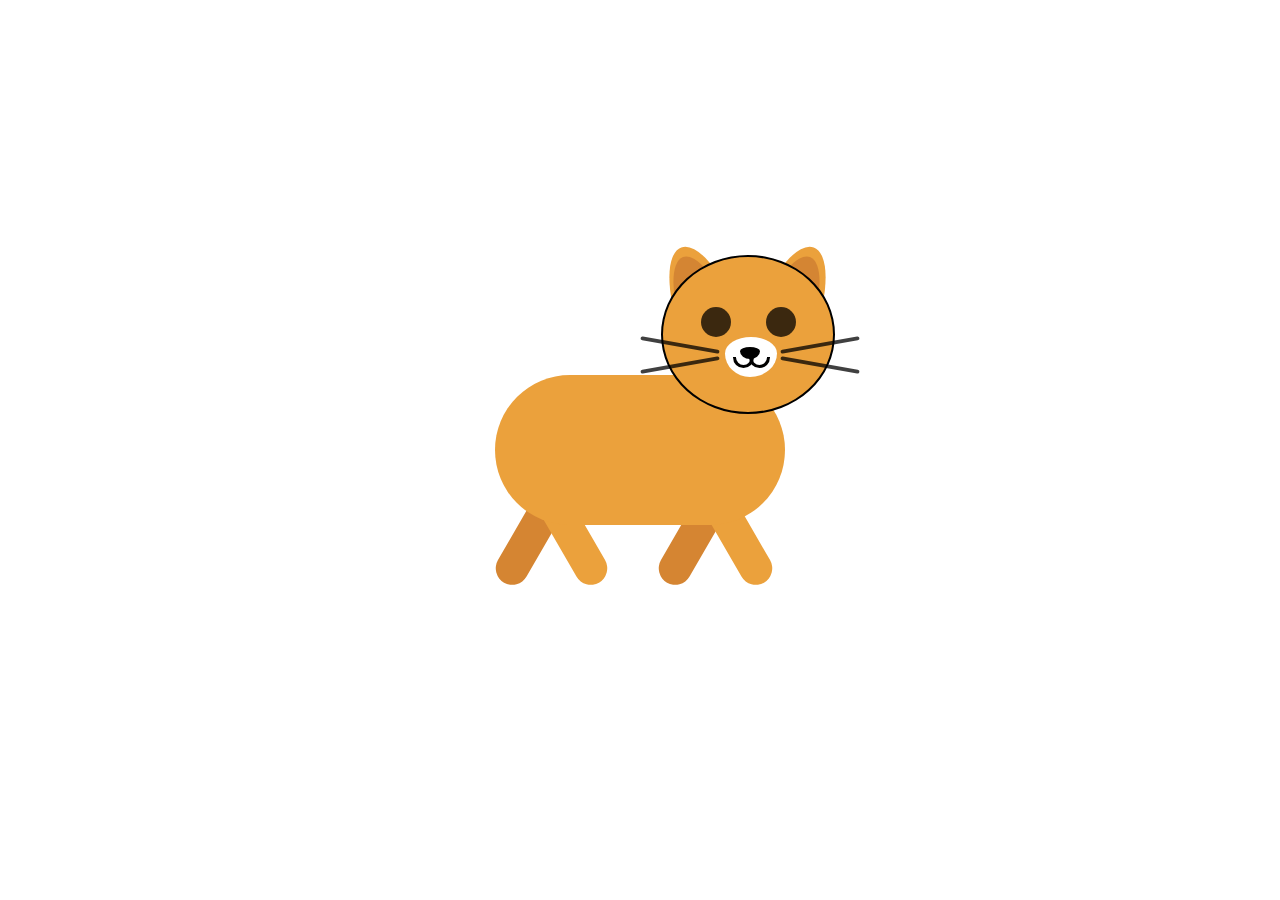
==== index.html @ 984d62a8 "first commit" ====
<!DOCTYPE html>
<html lang="en">
<head>
    <meta charset="UTF-8">
    <meta http-equiv="X-UA-Compatible" content="IE=edge">
    <meta name="viewport" content="width=device-width, initial-scale=1.0">
    <link rel="stylesheet" href="index.css">
    <title>Cat animation</title>
</head>
<body>
    <div class="container">
        <div class="cat">
            <div class="body">
                <div class="head">
                    <div class="face">
                        <div class="eye"></div>
                        <div class="white-circle">
                            <div class="nose"></div>
                            <div class="mouth"></div>
                            <div class="moustache-right"></div>
                            <div class="moustache-left"></div>
                        </div>
                    </div>
                </div>
                <div class="ear-outside">
                    <div class="ear-inside"></div>
                </div>
            </div>    
            <div class="right-leg"></div>
            <div class="left-leg"></div>
        </div>
    </div>
</body>
</html>
---- index.css ----
:root{
    --time: 0.85s;
}

.container{
    display: flex;
    justify-content: center;
    align-items: center;
    position: absolute;
    top: 0;
    bottom: 0;
    left: 0;
    right: 0;
    background-color: white;
}

.cat{
    position: relative;
}

.body{
    background-color: rgb(235, 161, 60);
    width: 290px;
    height: 150px;
    border-radius: 200px ;
    position: relative;
    z-index: 5;
}

.head{
    background-color: rgb(235, 161, 60);
    width: 170px;
    height: 155px;
    border-radius: 50%;
    position: absolute;
    right: -50px;
    top: -120px;
    border: solid 2px;
    z-index: 10;
}

.ear-outside::before{
    content: '';
    position: absolute;    
    background-color: rgb(235, 161, 60);
    width: 60px;
    height: 80px;
    top: -130px;
    right: 60px;
    transform: rotate(-20deg);
    z-index: 1;    
    border-radius: 50% 50% 50% 50% / 100% 100% 0% 0% ;
}

.ear-outside::after{
    content: '';
    position: absolute;
    background-color: rgb(235, 161, 60);
    width: 60px;
    height: 80px;
    top: -130px;
    right: -45px;
    transform: rotate(20deg);
    z-index: 1;    
    border-radius: 50% 50% 50% 50% / 100% 100% 0% 0% ;
}

.ear-inside::before{
    content: '';
    position: absolute;
    background-color: rgb(212, 133, 51);
    width: 50px;
    height: 70px;
    top: -120px;
    right: 65px;
    transform: rotate(-20deg);
    border-radius: 50% 50% 50% 50% / 100% 100% 0% 0% ;
    z-index: 2; 
}

.ear-inside::after{
    content: '';
    position: absolute;
    background-color: rgb(212, 133, 51);
    width: 50px;
    height: 70px;
    top: -120px;
    right: -38px;
    transform: rotate(20deg);
    border-radius: 50% 50% 50% 50% / 100% 100% 0% 0% ;
    z-index: 2;
}

.face{
    position: relative;
    top: -5px;
}

.eye::before{
    content: '';
    position: absolute;
    background-color: rgba(0, 0, 0, 0.75);
    width: 30px;
    height: 30px;
    border-radius: 50%;
    top: 55px;
    left: 38px;
}

.eye::after{
    content: '';
    position: absolute;
    background-color: rgba(0, 0, 0, 0.75);
    width: 30px;
    height: 30px;
    border-radius: 50%;
    top: 55px;
    right: 37px;
}

.white-circle{
    position: absolute;
    background-color: white;
    width: 52px;
    height: 40px;
    top: 85px;
    left: 62px;
    border-radius: 50% 50% 52% 48% / 41% 41% 59% 59%  ;
}

.nose{
    position: absolute;
    background-color: black;
    border-radius: 50% 50% 50% 50% / 35% 35% 65% 65% ;
    width: 20px;
    height: 12px;
    left: 15px;
    top: 10px;
}

.mouth::before{
    content: '';
    position: absolute;
    border: 3px solid black;
    border-top: transparent;
    border-radius: 0 0 200px 200px;
    width: 15px;
    height: 7.5px;
    top: 20px;
    left: 7.5px;
}

.mouth::after{
    content: '';
    position: absolute;
    border: 3px solid black;
    border-top: transparent;
    border-radius: 0 0 200px 200px;
    width: 15px;
    height: 7.5px;
    top: 20px;
    right: 7.5px;
}

.moustache-right::before{
    content: '';
    position: absolute;
    background-color: rgba(0, 0, 0, 0.75);
    width: 80px;
    height: 4px;
    transform: rotate(-10deg);
    left: 55px;
    top: 6px;
    border-radius: 200px;
}

.moustache-right::after{
    content: '';
    position: absolute;
    background-color: rgba(0, 0, 0, 0.75);
    width: 80px;
    height: 4px;
    transform: rotate(10deg);
    left: 55px;
    top: 26px;
    border-radius: 200px;
}

.moustache-left::before{
    content: '';
    position: absolute;
    background-color: rgba(0, 0, 0, 0.75);
    width: 80px;
    height: 4px;
    transform: rotate(10deg);
    left: -85px;
    top: 6px;
    border-radius: 200px;
}

.moustache-left::after{
    content: '';
    position: absolute;
    background-color: rgba(0, 0, 0, 0.75);
    width: 80px;
    height: 4px;
    transform: rotate(-10deg);
    left: -85px;
    top: 26px;
    border-radius: 200px;
}

.right-leg::before{
    content: '';
    background-color: rgb(235, 161, 60);
    position: absolute;
    border-radius: 200px ;
    width: 33px;
    height: 110px;
    top: 105px;
    left: 225px;
    transform: rotate(-30deg);
    z-index: 2;
    animation: FrontRightLeg infinite var(--time);
}

.right-leg::after{
    content: '';
    background-color: rgb(235, 161, 60);
    position: absolute;
    border-radius: 200px;
    width: 33px;
    height: 110px;
    top: 105px;
    left: 60px;
    transform: rotate(-30deg);
    z-index: 2;
    animation: BackRightLeg none infinite var(--time);
}

.left-leg::before{
    content: '';
    background-color: rgb(213, 133, 50);
    position: absolute;
    border-radius: 200px ;
    width: 33px;
    height: 110px;
    top: 105px;
    left: 183px;
    transform: rotate(30deg);
    z-index: 1;
    animation: FrontLeftLeg infinite var(--time);
}

.left-leg::after{
    content: '';
    background-color: rgb(213, 133, 50);
    position: absolute;
    border-radius: 200px ;
    width: 33px;
    height: 110px;
    top: 105px;
    left: 20px;
    transform: rotate(30deg);
    z-index: 1;
    animation: BackLeftLeg infinite var(--time);
}

@keyframes  FrontRightLeg {
    /* 0%, 100%{
        top: 105px;
        left: 225px;
        transform: rotate(-30deg);
    }
    25%,75%{
        top: 100px;
        left: 204px;
    } */
    50%{
        top: 105px;
        left: 183px;
        transform: rotate(30deg);
    }
}

@keyframes BackRightLeg {
    50%{
        top: 105px;
        left: 20px;
        transform: rotate(30deg);
    }
}

@keyframes FrontLeftLeg {
    /* 0%,100%{
        top: 105px;
        left: 183px;
        transform: rotate(30deg);
    }
    25%,75%{
        top: 100px;
        left: 204px;
    } */
    50%{
        top: 105px;
        left: 225px;
        transform: rotate(-30deg);
    }
}

@keyframes BackLeftLeg {
    50%{
        top: 105px;
        left: 60px;
        transform: rotate(-30deg);
    }
}
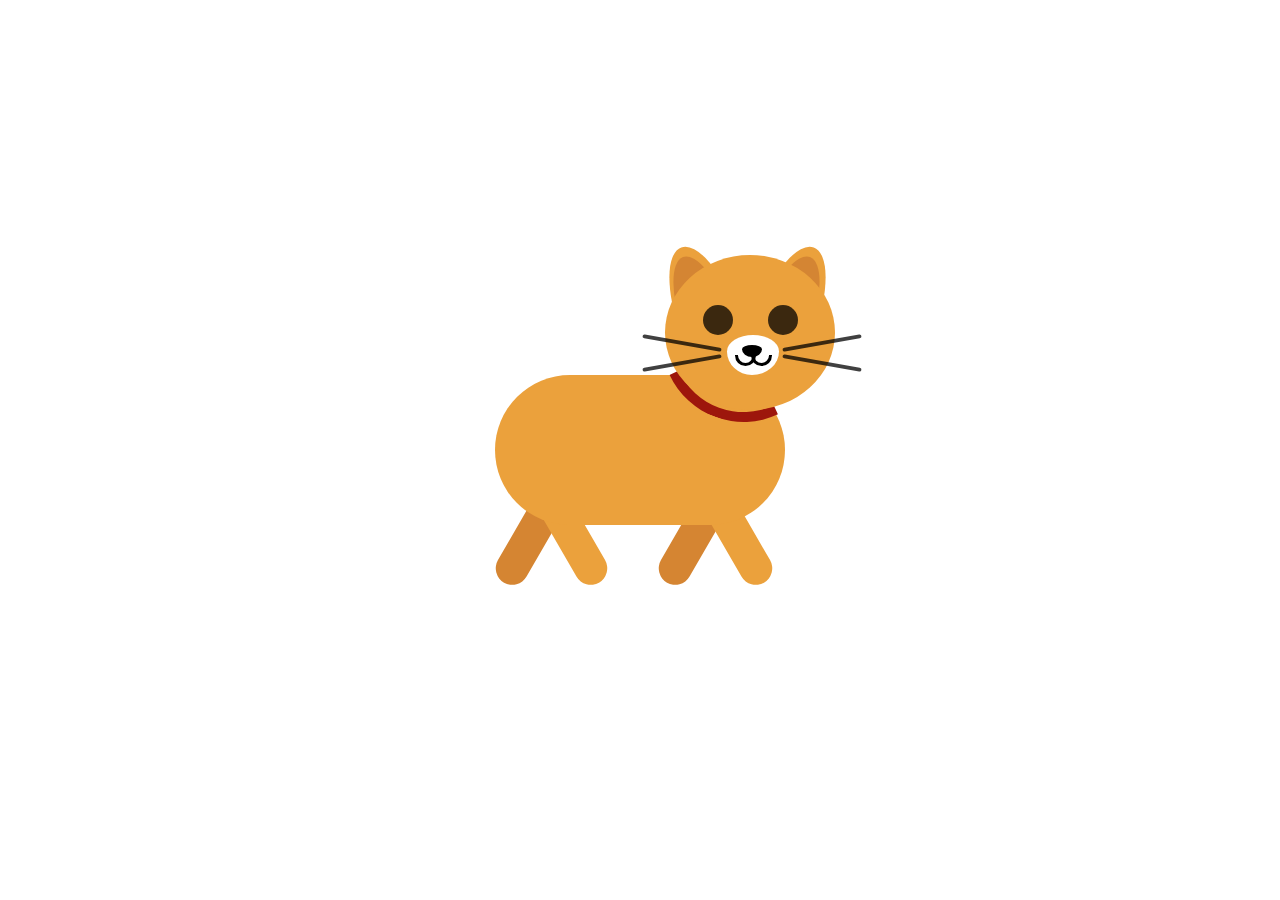
==== commit 798b1ea6: "added collar" ====
--- a/index.html
+++ b/index.html
@@ -25,7 +25,8 @@
                 <div class="ear-outside">
                     <div class="ear-inside"></div>
                 </div>
-            </div>    
+                <div class="collar"></div>
+            </div>
             <div class="right-leg"></div>
             <div class="left-leg"></div>
         </div>
--- a/index.css
+++ b/index.css
@@ -18,6 +18,19 @@
     position: relative;
 }
 
+.collar {
+    --size: 143px;
+    width: var(--size); 
+    height: var(--size);  
+    border: solid 10px;
+    border-color: #9d160c transparent transparent transparent;
+    border-radius: var(--size);
+    position: relative;
+    transform: rotate(-160deg);
+    top: -116px;
+    left: 167px;
+}
+
 .body{
     background-color: rgb(235, 161, 60);
     width: 290px;
@@ -35,7 +48,6 @@
     position: absolute;
     right: -50px;
     top: -120px;
-    border: solid 2px;
     z-index: 10;
 }
 
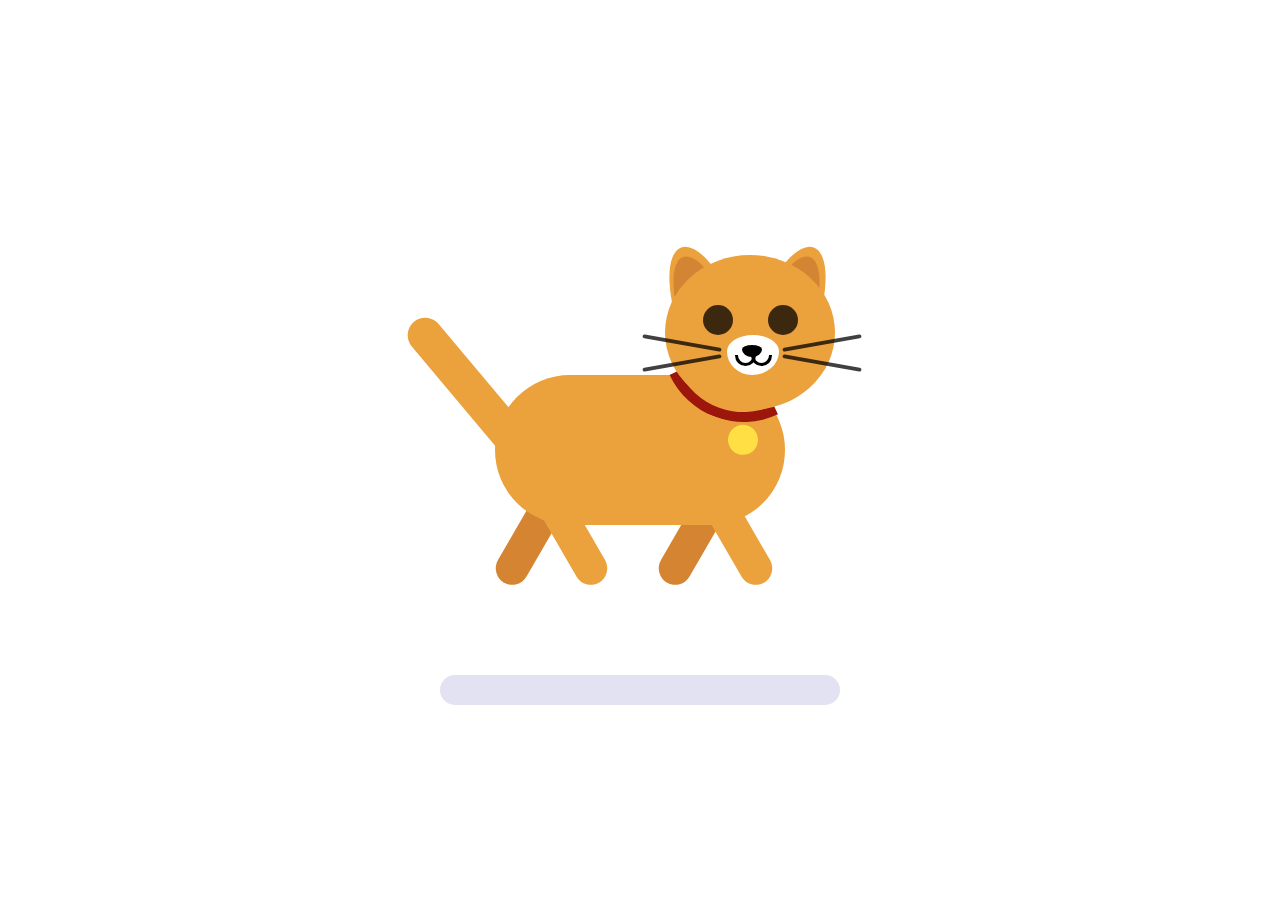
==== commit 201634db: "added collar and tail" ====
--- a/index.html
+++ b/index.html
@@ -27,9 +27,12 @@
                 </div>
                 <div class="collar"></div>
             </div>
+            <div class="tail"></div>
             <div class="right-leg"></div>
             <div class="left-leg"></div>
         </div>
+        <div class="ground"></div>
     </div>
+    
 </body>
 </html>--- a/index.css
+++ b/index.css
@@ -1,5 +1,6 @@
 :root{
     --time: 0.85s;
+    --height: 92px;
 }
 
 .container{
@@ -16,6 +17,19 @@
 
 .cat{
     position: relative;
+    animation: bounce 0.4s infinite;
+}
+
+@keyframes bounce {
+    0%, 100%{
+        top: 0px;
+    }
+    25%, 75%{
+        top: 5px;
+    }
+    50%{
+        top: 10px;
+    }
 }
 
 .collar {
@@ -31,6 +45,18 @@
     left: 167px;
 }
 
+.collar::after {
+    --size: 30px;
+    width: var(--size); 
+    height: var(--size);
+    content:'';
+    position: absolute;
+    top: -37px;
+    right: 90px;
+    background-color: rgb(255, 223, 68);
+    border-radius: 200px;
+}
+
 .body{
     background-color: rgb(235, 161, 60);
     width: 290px;
@@ -38,6 +64,28 @@
     border-radius: 200px ;
     position: relative;
     z-index: 5;
+}
+
+.tail {
+    position: absolute;
+    top: -100px;
+    left: 30px;
+    width: 35px;
+    height: 200px;
+    background-color: rgb(235, 161, 60);
+    border-radius: 200px ;
+    transform: rotate(-40deg);
+    transform-origin: bottom center;
+    animation: tail-wag 1s infinite alternate;
+}
+  
+@keyframes tail-wag {
+    50% { 
+        transform: rotate(-37deg); 
+    }
+    100% {
+        transform: rotate(-40deg);        
+    }
 }
 
 .head{
@@ -236,6 +284,17 @@
     animation: FrontRightLeg infinite var(--time);
 }
 
+@keyframes  FrontRightLeg {
+    75%{
+        top: var(--height);
+    }
+    50%{
+        top: 105px;
+        left: 183px;
+        transform: rotate(30deg);
+    }
+}
+
 .right-leg::after{
     content: '';
     background-color: rgb(235, 161, 60);
@@ -250,6 +309,17 @@
     animation: BackRightLeg none infinite var(--time);
 }
 
+@keyframes BackRightLeg {
+    75%{
+        top: var(--height);
+    }
+    50%{
+        top: 105px;
+        left: 20px;
+        transform: rotate(30deg);
+    }
+}
+
 .left-leg::before{
     content: '';
     background-color: rgb(213, 133, 50);
@@ -264,6 +334,17 @@
     animation: FrontLeftLeg infinite var(--time);
 }
 
+@keyframes FrontLeftLeg {
+    25%{
+        top: var(--height);
+    }
+    50%{
+        top: 105px;
+        left: 225px;
+        transform: rotate(-30deg);
+    }
+}
+
 .left-leg::after{
     content: '';
     background-color: rgb(213, 133, 50);
@@ -278,52 +359,29 @@
     animation: BackLeftLeg infinite var(--time);
 }
 
-@keyframes  FrontRightLeg {
-    /* 0%, 100%{
-        top: 105px;
-        left: 225px;
-        transform: rotate(-30deg);
-    }
-    25%,75%{
-        top: 100px;
-        left: 204px;
-    } */
-    50%{
-        top: 105px;
-        left: 183px;
-        transform: rotate(30deg);
-    }
-}
-
-@keyframes BackRightLeg {
-    50%{
-        top: 105px;
-        left: 20px;
-        transform: rotate(30deg);
-    }
-}
-
-@keyframes FrontLeftLeg {
-    /* 0%,100%{
-        top: 105px;
-        left: 183px;
-        transform: rotate(30deg);
-    }
-    25%,75%{
-        top: 100px;
-        left: 204px;
-    } */
-    50%{
-        top: 105px;
-        left: 225px;
-        transform: rotate(-30deg);
-    }
-}
-
 @keyframes BackLeftLeg {
+    25%{
+        top: var(--height);
+    }
     50%{
         top: 105px;
         left: 60px;
         transform: rotate(-30deg);
     }
+}
+
+.ground{
+    background-color: rgb(226, 226, 242);
+    width: 400px;
+    height: 30px;
+    border-radius: 200px;
+    position: absolute;
+    bottom: 195px;
+    animation: groundBounce infinite var(--time);
+}
+
+@keyframes groundBounce {
+    50%{
+        width: 450px;
+    }
 }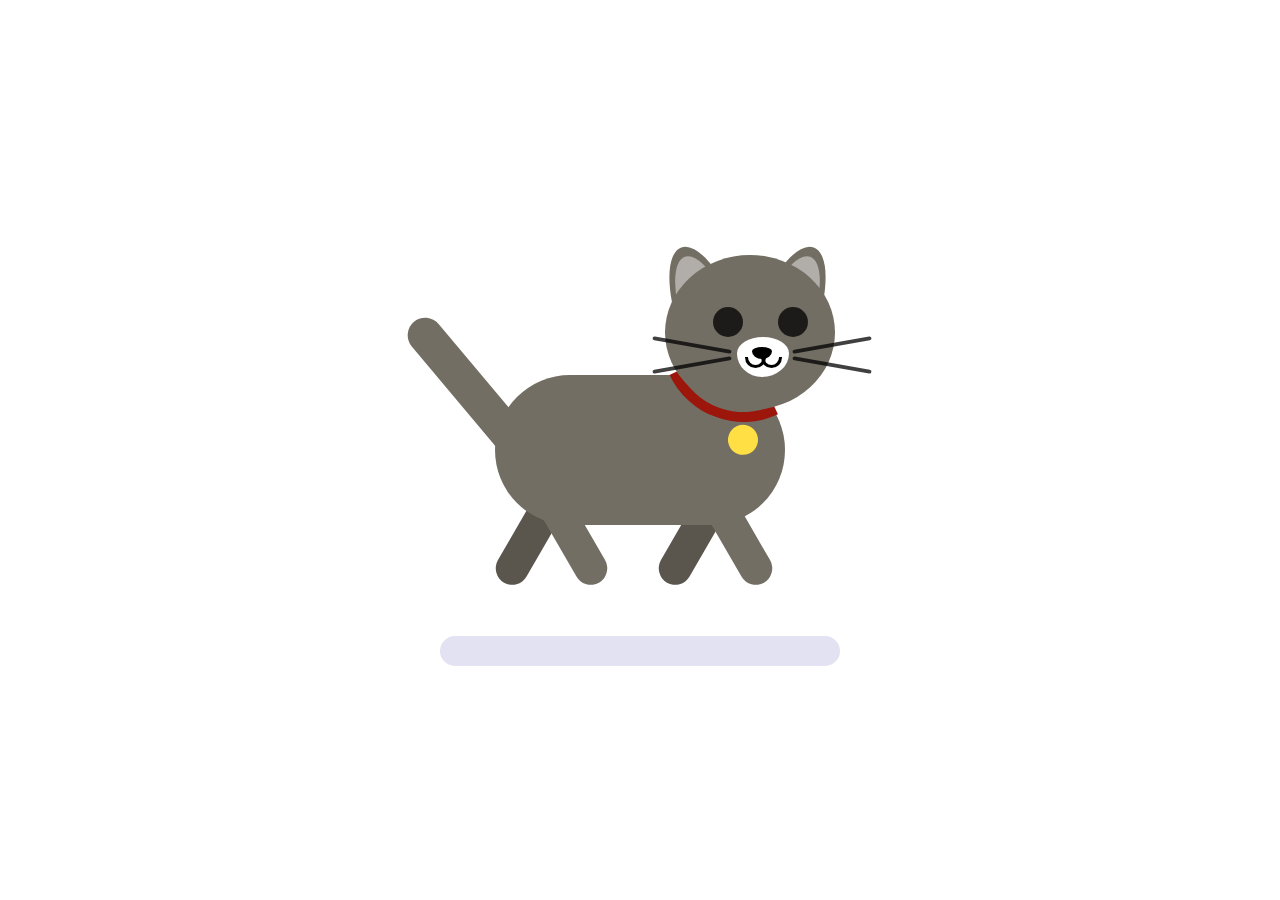
==== commit 75f0e876: "finalized cat" ====
--- a/index.html
+++ b/index.html
@@ -1,38 +1,41 @@
-<!DOCTYPE html>
-<html lang="en">
-<head>
-    <meta charset="UTF-8">
-    <meta http-equiv="X-UA-Compatible" content="IE=edge">
-    <meta name="viewport" content="width=device-width, initial-scale=1.0">
-    <link rel="stylesheet" href="index.css">
-    <title>Cat animation</title>
-</head>
-<body>
-    <div class="container">
-        <div class="cat">
-            <div class="body">
-                <div class="head">
-                    <div class="face">
-                        <div class="eye"></div>
-                        <div class="white-circle">
-                            <div class="nose"></div>
-                            <div class="mouth"></div>
-                            <div class="moustache-right"></div>
-                            <div class="moustache-left"></div>
-                        </div>
-                    </div>
-                </div>
-                <div class="ear-outside">
-                    <div class="ear-inside"></div>
-                </div>
-                <div class="collar"></div>
-            </div>
-            <div class="tail"></div>
-            <div class="right-leg"></div>
-            <div class="left-leg"></div>
-        </div>
-        <div class="ground"></div>
-    </div>
-    
-</body>
+<!DOCTYPE html>
+<html lang="en">
+<head>
+    <meta charset="UTF-8">
+    <meta http-equiv="X-UA-Compatible" content="IE=edge">
+    <meta name="viewport" content="width=device-width, initial-scale=1.0">
+    <link rel="stylesheet" href="index.css">
+    <title>Cat animation</title>
+</head>
+<body>
+    <div class="container">
+        <div class="cat">
+            <div class="body">
+                <div class="head">
+                    <div class="face">                   
+                        <div class="eye"></div>
+                        <div class="white-circle">
+                            <div class="nose"></div>
+                            <div class="mouth"></div>
+                            <div class="moustache-right"></div>
+                            <div class="moustache-left"></div>
+                        </div>
+                    </div>
+                </div>
+                <div class="left-ear-outside">
+                    <div class="left-ear-inside"></div>
+                </div>
+                <div class="right-ear-outside">
+                    <div class="right-ear-inside"></div>
+                </div>
+                <div class="collar"></div>
+            </div>
+            <div class="tail"></div>
+            <div class="right-leg"></div>
+            <div class="left-leg"></div>
+        </div>
+        <div class="ground"></div>
+    </div>
+    
+</body>
 </html>--- a/index.css
+++ b/index.css
@@ -1,387 +1,449 @@
-:root{
-    --time: 0.85s;
-    --height: 92px;
-}
-
-.container{
-    display: flex;
-    justify-content: center;
-    align-items: center;
-    position: absolute;
-    top: 0;
-    bottom: 0;
-    left: 0;
-    right: 0;
-    background-color: white;
-}
-
-.cat{
-    position: relative;
-    animation: bounce 0.4s infinite;
-}
-
-@keyframes bounce {
-    0%, 100%{
-        top: 0px;
-    }
-    25%, 75%{
-        top: 5px;
-    }
-    50%{
-        top: 10px;
-    }
-}
-
-.collar {
-    --size: 143px;
-    width: var(--size); 
-    height: var(--size);  
-    border: solid 10px;
-    border-color: #9d160c transparent transparent transparent;
-    border-radius: var(--size);
-    position: relative;
-    transform: rotate(-160deg);
-    top: -116px;
-    left: 167px;
-}
-
-.collar::after {
-    --size: 30px;
-    width: var(--size); 
-    height: var(--size);
-    content:'';
-    position: absolute;
-    top: -37px;
-    right: 90px;
-    background-color: rgb(255, 223, 68);
-    border-radius: 200px;
-}
-
-.body{
-    background-color: rgb(235, 161, 60);
-    width: 290px;
-    height: 150px;
-    border-radius: 200px ;
-    position: relative;
-    z-index: 5;
-}
-
-.tail {
-    position: absolute;
-    top: -100px;
-    left: 30px;
-    width: 35px;
-    height: 200px;
-    background-color: rgb(235, 161, 60);
-    border-radius: 200px ;
-    transform: rotate(-40deg);
-    transform-origin: bottom center;
-    animation: tail-wag 1s infinite alternate;
-}
-  
-@keyframes tail-wag {
-    50% { 
-        transform: rotate(-37deg); 
-    }
-    100% {
-        transform: rotate(-40deg);        
-    }
-}
-
-.head{
-    background-color: rgb(235, 161, 60);
-    width: 170px;
-    height: 155px;
-    border-radius: 50%;
-    position: absolute;
-    right: -50px;
-    top: -120px;
-    z-index: 10;
-}
-
-.ear-outside::before{
-    content: '';
-    position: absolute;    
-    background-color: rgb(235, 161, 60);
-    width: 60px;
-    height: 80px;
-    top: -130px;
-    right: 60px;
-    transform: rotate(-20deg);
-    z-index: 1;    
-    border-radius: 50% 50% 50% 50% / 100% 100% 0% 0% ;
-}
-
-.ear-outside::after{
-    content: '';
-    position: absolute;
-    background-color: rgb(235, 161, 60);
-    width: 60px;
-    height: 80px;
-    top: -130px;
-    right: -45px;
-    transform: rotate(20deg);
-    z-index: 1;    
-    border-radius: 50% 50% 50% 50% / 100% 100% 0% 0% ;
-}
-
-.ear-inside::before{
-    content: '';
-    position: absolute;
-    background-color: rgb(212, 133, 51);
-    width: 50px;
-    height: 70px;
-    top: -120px;
-    right: 65px;
-    transform: rotate(-20deg);
-    border-radius: 50% 50% 50% 50% / 100% 100% 0% 0% ;
-    z-index: 2; 
-}
-
-.ear-inside::after{
-    content: '';
-    position: absolute;
-    background-color: rgb(212, 133, 51);
-    width: 50px;
-    height: 70px;
-    top: -120px;
-    right: -38px;
-    transform: rotate(20deg);
-    border-radius: 50% 50% 50% 50% / 100% 100% 0% 0% ;
-    z-index: 2;
-}
-
-.face{
-    position: relative;
-    top: -5px;
-}
-
-.eye::before{
-    content: '';
-    position: absolute;
-    background-color: rgba(0, 0, 0, 0.75);
-    width: 30px;
-    height: 30px;
-    border-radius: 50%;
-    top: 55px;
-    left: 38px;
-}
-
-.eye::after{
-    content: '';
-    position: absolute;
-    background-color: rgba(0, 0, 0, 0.75);
-    width: 30px;
-    height: 30px;
-    border-radius: 50%;
-    top: 55px;
-    right: 37px;
-}
-
-.white-circle{
-    position: absolute;
-    background-color: white;
-    width: 52px;
-    height: 40px;
-    top: 85px;
-    left: 62px;
-    border-radius: 50% 50% 52% 48% / 41% 41% 59% 59%  ;
-}
-
-.nose{
-    position: absolute;
-    background-color: black;
-    border-radius: 50% 50% 50% 50% / 35% 35% 65% 65% ;
-    width: 20px;
-    height: 12px;
-    left: 15px;
-    top: 10px;
-}
-
-.mouth::before{
-    content: '';
-    position: absolute;
-    border: 3px solid black;
-    border-top: transparent;
-    border-radius: 0 0 200px 200px;
-    width: 15px;
-    height: 7.5px;
-    top: 20px;
-    left: 7.5px;
-}
-
-.mouth::after{
-    content: '';
-    position: absolute;
-    border: 3px solid black;
-    border-top: transparent;
-    border-radius: 0 0 200px 200px;
-    width: 15px;
-    height: 7.5px;
-    top: 20px;
-    right: 7.5px;
-}
-
-.moustache-right::before{
-    content: '';
-    position: absolute;
-    background-color: rgba(0, 0, 0, 0.75);
-    width: 80px;
-    height: 4px;
-    transform: rotate(-10deg);
-    left: 55px;
-    top: 6px;
-    border-radius: 200px;
-}
-
-.moustache-right::after{
-    content: '';
-    position: absolute;
-    background-color: rgba(0, 0, 0, 0.75);
-    width: 80px;
-    height: 4px;
-    transform: rotate(10deg);
-    left: 55px;
-    top: 26px;
-    border-radius: 200px;
-}
-
-.moustache-left::before{
-    content: '';
-    position: absolute;
-    background-color: rgba(0, 0, 0, 0.75);
-    width: 80px;
-    height: 4px;
-    transform: rotate(10deg);
-    left: -85px;
-    top: 6px;
-    border-radius: 200px;
-}
-
-.moustache-left::after{
-    content: '';
-    position: absolute;
-    background-color: rgba(0, 0, 0, 0.75);
-    width: 80px;
-    height: 4px;
-    transform: rotate(-10deg);
-    left: -85px;
-    top: 26px;
-    border-radius: 200px;
-}
-
-.right-leg::before{
-    content: '';
-    background-color: rgb(235, 161, 60);
-    position: absolute;
-    border-radius: 200px ;
-    width: 33px;
-    height: 110px;
-    top: 105px;
-    left: 225px;
-    transform: rotate(-30deg);
-    z-index: 2;
-    animation: FrontRightLeg infinite var(--time);
-}
-
-@keyframes  FrontRightLeg {
-    75%{
-        top: var(--height);
-    }
-    50%{
-        top: 105px;
-        left: 183px;
-        transform: rotate(30deg);
-    }
-}
-
-.right-leg::after{
-    content: '';
-    background-color: rgb(235, 161, 60);
-    position: absolute;
-    border-radius: 200px;
-    width: 33px;
-    height: 110px;
-    top: 105px;
-    left: 60px;
-    transform: rotate(-30deg);
-    z-index: 2;
-    animation: BackRightLeg none infinite var(--time);
-}
-
-@keyframes BackRightLeg {
-    75%{
-        top: var(--height);
-    }
-    50%{
-        top: 105px;
-        left: 20px;
-        transform: rotate(30deg);
-    }
-}
-
-.left-leg::before{
-    content: '';
-    background-color: rgb(213, 133, 50);
-    position: absolute;
-    border-radius: 200px ;
-    width: 33px;
-    height: 110px;
-    top: 105px;
-    left: 183px;
-    transform: rotate(30deg);
-    z-index: 1;
-    animation: FrontLeftLeg infinite var(--time);
-}
-
-@keyframes FrontLeftLeg {
-    25%{
-        top: var(--height);
-    }
-    50%{
-        top: 105px;
-        left: 225px;
-        transform: rotate(-30deg);
-    }
-}
-
-.left-leg::after{
-    content: '';
-    background-color: rgb(213, 133, 50);
-    position: absolute;
-    border-radius: 200px ;
-    width: 33px;
-    height: 110px;
-    top: 105px;
-    left: 20px;
-    transform: rotate(30deg);
-    z-index: 1;
-    animation: BackLeftLeg infinite var(--time);
-}
-
-@keyframes BackLeftLeg {
-    25%{
-        top: var(--height);
-    }
-    50%{
-        top: 105px;
-        left: 60px;
-        transform: rotate(-30deg);
-    }
-}
-
-.ground{
-    background-color: rgb(226, 226, 242);
-    width: 400px;
-    height: 30px;
-    border-radius: 200px;
-    position: absolute;
-    bottom: 195px;
-    animation: groundBounce infinite var(--time);
-}
-
-@keyframes groundBounce {
-    50%{
-        width: 450px;
-    }
+:root{
+    --time: 0.85s;
+    --height: 92px;
+}
+
+.container{
+    display: flex;
+    justify-content: center;
+    align-items: center;
+    position: absolute;
+    top: 0;
+    bottom: 0;
+    left: 0;
+    right: 0;
+    background-color: white;
+}
+
+.cat{
+    position: relative;
+    animation: bounce 0.4s infinite;
+}
+
+@keyframes bounce {
+    0%, 100%{
+        top: 0px;
+    }
+    25%, 75%{
+        top: 5px;
+    }
+    50%{
+        top: 10px;
+    }
+}
+
+.collar {
+    --size: 143px;
+    width: var(--size); 
+    height: var(--size);  
+    border: solid 10px;
+    border-color: #9d160c transparent transparent transparent;
+    border-radius: var(--size);
+    position: relative;
+    transform: rotate(-160deg);
+    top: -116px;
+    left: 167px;
+}
+
+.collar::after {
+    --size: 30px;
+    width: var(--size); 
+    height: var(--size);
+    content:'';
+    position: absolute;
+    top: -37px;
+    right: 90px;
+    background-color: rgb(255, 223, 68);
+    border-radius: 200px;
+}
+
+.body{
+    background-color: rgb(114, 110, 99);
+    width: 290px;
+    height: 150px;
+    border-radius: 200px ;
+    position: relative;
+    z-index: 5;
+}
+
+.tail {
+    position: absolute;
+    top: -100px;
+    left: 30px;
+    width: 35px;
+    height: 200px;
+    background-color: rgb(114, 110, 99);
+    border-radius: 200px ;
+    transform: rotate(-40deg);
+    transform-origin: bottom center;
+    animation: tail-wag 1s infinite alternate;
+}
+  
+@keyframes tail-wag {
+    50% { 
+        transform: rotate(-30deg); 
+    }
+    100% {
+        transform: rotate(-40deg);        
+    }
+}
+
+.head{
+    background-color: rgb(114, 110, 99);
+    width: 170px;
+    height: 155px;
+    border-radius: 50%;
+    position: absolute;
+    right: -50px;
+    top: -120px;
+    z-index: 10;
+}
+
+.left-ear-outside{
+    position: absolute;    
+    background-color: rgb(114, 110, 99);
+    width: 60px;
+    height: 80px;
+    top: -130px;
+    right: 60px;
+    transform: rotate(-20deg);
+    z-index: 1;    
+    border-radius: 50% 50% 50% 50% / 100% 100% 0% 0% ;
+    animation: LeftEarMove infinite linear 2.2s;
+}
+
+@keyframes LeftEarMove {
+    0% ,30%{ 
+        top: -130px;
+        right: 60px;         
+    }
+    41%, 60%{
+        top: -117px; 
+        right: 67px;
+    }
+    70%, 100% {
+        top: -130px;
+        right: 60px;
+    }
+
+}
+
+.left-ear-inside{
+    position: relative;
+    background-color: rgb(177, 174, 169);
+    width: 50px;
+    height: 70px;
+    top: 10px;
+    left: 5px;
+    border-radius: 50% 50% 50% 50% / 100% 100% 0% 0% ;
+    z-index: 1;
+}
+
+.right-ear-outside{
+    content: '';
+    position: absolute;
+    background-color: rgb(114, 110, 99);
+    width: 60px;
+    height: 80px;
+    top: -130px;
+    right: -45px;
+    transform: rotate(20deg);
+    z-index: 1;    
+    border-radius: 50% 50% 50% 50% / 100% 100% 0% 0% ;
+    animation: RightEarMove infinite linear 2.2s;
+}
+
+@keyframes RightEarMove {
+    0% ,30%{ 
+        top: -130px;
+        right: -45px;         
+    }
+    41%, 60%{
+    top: -117px;
+    right: -54px;
+    }
+    70%, 100% {
+        top: -130px;
+        right: -45px;
+    }
+}
+
+.right-ear-inside{
+    position: absolute;
+    background-color: rgb(177, 174, 169);
+    width: 50px;
+    height: 70px;
+    top: 10px;
+    left: 5px;
+    border-radius: 50% 50% 50% 50% / 100% 100% 0% 0% ;
+    z-index: 2;
+}
+
+.face{
+    position: relative;
+    top: -3px;
+    left: 10px;
+    animation: moveFace infinite linear 2.2s;
+}
+
+@keyframes moveFace {
+    0% ,30%{ 
+        top: -3px;
+        left: 10px;         
+    }
+    41%, 60%{
+        top: -5px;
+        left: 0px; 
+    }
+    70%, 100% {
+        top: -3px;
+        left: 10px;
+    }
+}
+
+.eye::before{
+    content: '';
+    position: absolute;
+    background-color: rgba(0, 0, 0, 0.75);
+    width: 30px;
+    height: 30px;
+    border-radius: 200px;
+    top: 55px;
+    left: 38px;
+    animation: closeEye infinite linear 2.2s;
+}
+
+.eye::after{
+    content: '';
+    position: absolute;
+    background-color: rgba(0, 0, 0, 0.75);
+    width: 30px;
+    height: 30px;
+    border-radius: 200px;
+    top: 55px;
+    right: 37px;
+    animation: closeEye infinite linear 2.2s;
+}
+
+@keyframes closeEye {
+    0%, 43% { 
+        transform: scaleY(1);
+        border-radius: 200px;         
+    }
+    44%, 48%{
+        transform: scaleY(0.2);
+        border-radius: 0px; 
+    }
+    49%, 100% {
+        transform: scaleY(1);
+        border-radius: 200px; 
+    }
+}
+
+.white-circle{
+    position: absolute;
+    background-color: white;
+    width: 52px;
+    height: 40px;
+    top: 85px;
+    left: 62px;
+    border-radius: 50% 50% 52% 48% / 41% 41% 59% 59%  ;
+}
+
+.nose{
+    position: absolute;
+    background-color: black;
+    border-radius: 50% 50% 50% 50% / 35% 35% 65% 65% ;
+    width: 20px;
+    height: 12px;
+    left: 15px;
+    top: 10px;
+}
+
+.mouth::before{
+    content: '';
+    position: absolute;
+    border: 3px solid black;
+    border-top: transparent;
+    border-radius: 0 0 200px 200px;
+    width: 15px;
+    height: 7.5px;
+    top: 20px;
+    left: 7.5px;
+}
+
+.mouth::after{
+    content: '';
+    position: absolute;
+    border: 3px solid black;
+    border-top: transparent;
+    border-radius: 0 0 200px 200px;
+    width: 15px;
+    height: 7.5px;
+    top: 20px;
+    right: 7.5px;
+}
+
+.moustache-right::before{
+    content: '';
+    position: absolute;
+    background-color: rgba(0, 0, 0, 0.75);
+    width: 80px;
+    height: 4px;
+    transform: rotate(-10deg);
+    left: 55px;
+    top: 6px;
+    border-radius: 200px;
+}
+
+.moustache-right::after{
+    content: '';
+    position: absolute;
+    background-color: rgba(0, 0, 0, 0.75);
+    width: 80px;
+    height: 4px;
+    transform: rotate(10deg);
+    left: 55px;
+    top: 26px;
+    border-radius: 200px;
+}
+
+.moustache-left::before{
+    content: '';
+    position: absolute;
+    background-color: rgba(0, 0, 0, 0.75);
+    width: 80px;
+    height: 4px;
+    transform: rotate(10deg);
+    left: -85px;
+    top: 6px;
+    border-radius: 200px;
+}
+
+.moustache-left::after{
+    content: '';
+    position: absolute;
+    background-color: rgba(0, 0, 0, 0.75);
+    width: 80px;
+    height: 4px;
+    transform: rotate(-10deg);
+    left: -85px;
+    top: 26px;
+    border-radius: 200px;
+}
+
+.right-leg::before{
+    content: '';
+    background-color: rgb(114, 110, 99);
+    position: absolute;
+    border-radius: 200px ;
+    width: 33px;
+    height: 110px;
+    top: 105px;
+    left: 225px;
+    transform: rotate(-30deg);
+    z-index: 2;
+    animation: FrontRightLeg infinite var(--time);
+}
+
+@keyframes  FrontRightLeg {
+    75%{
+        top: var(--height);
+    }
+    50%{
+        top: 105px;
+        left: 183px;
+        transform: rotate(30deg);
+    }
+}
+
+.right-leg::after{
+    content: '';
+    background-color: rgb(114, 110, 99);
+    position: absolute;
+    border-radius: 200px;
+    width: 33px;
+    height: 110px;
+    top: 105px;
+    left: 60px;
+    transform: rotate(-30deg);
+    z-index: 2;
+    animation: BackRightLeg none infinite var(--time);
+}
+
+@keyframes BackRightLeg {
+    75%{
+        top: var(--height);
+    }
+    50%{
+        top: 105px;
+        left: 20px;
+        transform: rotate(30deg);
+    }
+}
+
+.left-leg::before{
+    content: '';
+    background-color: rgb(90, 86, 77);
+    position: absolute;
+    border-radius: 200px ;
+    width: 33px;
+    height: 110px;
+    top: 105px;
+    left: 183px;
+    transform: rotate(30deg);
+    z-index: 1;
+    animation: FrontLeftLeg infinite var(--time);
+}
+
+@keyframes FrontLeftLeg {
+    25%{
+        top: var(--height);
+    }
+    50%{
+        top: 105px;
+        left: 225px;
+        transform: rotate(-30deg);
+    }
+}
+
+.left-leg::after{
+    content: '';
+    background-color: rgb(90, 86, 77);
+    position: absolute;
+    border-radius: 200px ;
+    width: 33px;
+    height: 110px;
+    top: 105px;
+    left: 20px;
+    transform: rotate(30deg);
+    z-index: 1;
+    animation: BackLeftLeg infinite var(--time);
+}
+
+@keyframes BackLeftLeg {
+    25%{
+        top: var(--height);
+    }
+    50%{
+        top: 105px;
+        left: 60px;
+        transform: rotate(-30deg);
+    }
+}
+
+.ground{
+    background-color: rgb(226, 226, 242);
+    width: 400px;
+    height: 30px;
+    border-radius: 200px;
+    position: absolute;
+    bottom: 26%;
+    animation: groundBounce infinite var(--time);
+}
+
+@keyframes groundBounce {
+    50%{
+        width: 450px;
+    }
 }